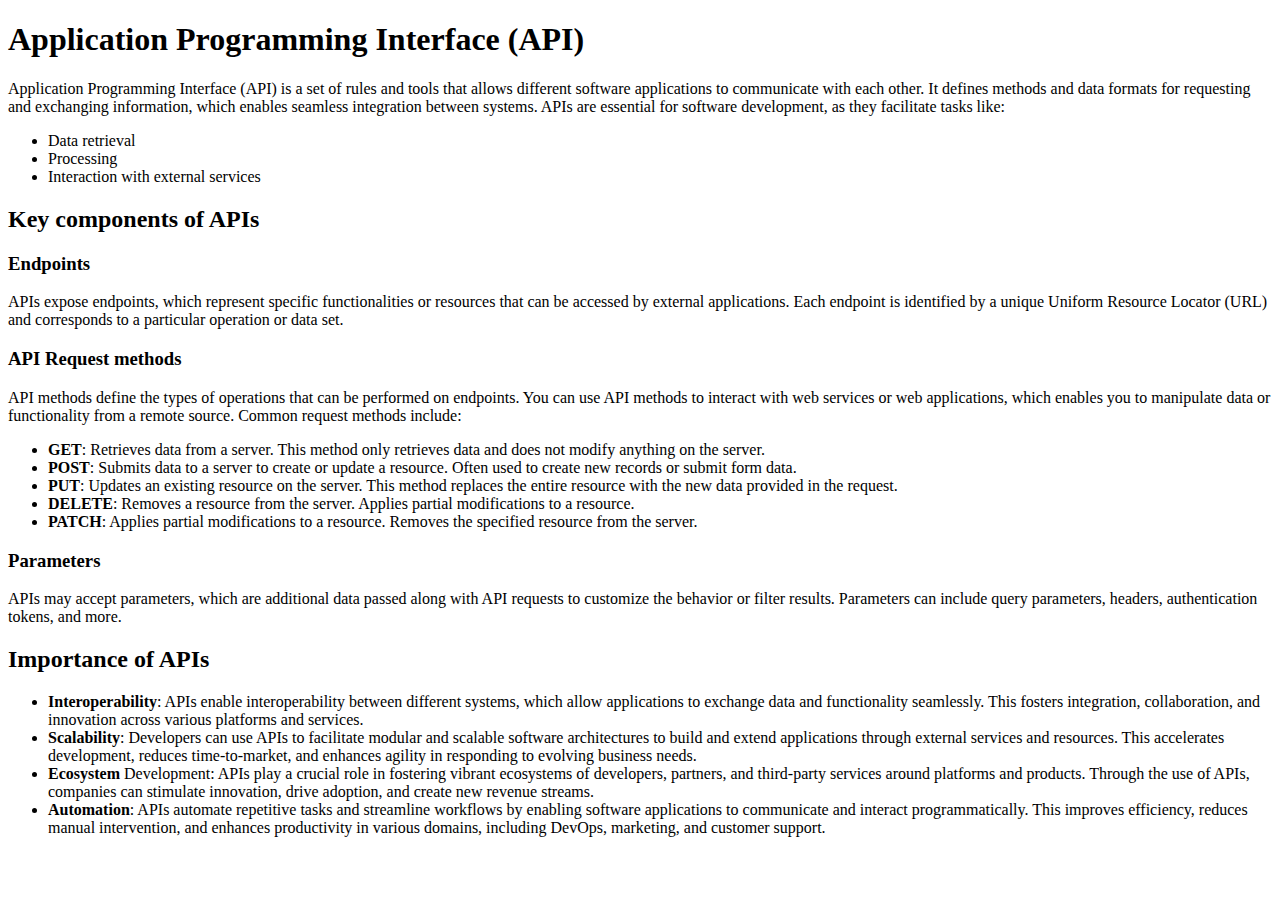
==== articles/api.html @ dcedfc4e "Add more articles and links to each" ====
<!DOCTYPE html>
<html lang="en">
<head>
    <meta charset="UTF-8">
    <meta name="viewport" content="width=device-width, initial-scale=1.0">
    <title>Application Programming Interface</title>
</head>
<body>
    <header class="header">
        <nav></nav>
    </header>
    <div class="main-container">
        <aside class="aside"></aside>
        <main class="main">
            <section>
                <h1>Application Programming Interface (API)</h1>
                <p>Application Programming Interface (API) is a set of rules and tools that allows different software applications to communicate with each other. It defines methods and data formats for requesting and exchanging information, which enables seamless integration between systems. APIs are essential for software development, as they facilitate tasks like: </p>
                <ul>
                    <li>Data retrieval</li>
                    <li>Processing</li>
                    <li>Interaction with external services</li>
                </ul>
            </section>
            <section>
                <h2>Key components of APIs</h2>
                <h3>Endpoints</h3><p>APIs expose endpoints, which represent specific functionalities or resources that can be accessed by external applications. Each endpoint is identified by a unique Uniform Resource Locator (URL) and corresponds to a particular operation or data set.</p>
                <h3>API Request methods</h3><p> API methods define the types of operations that can be performed on endpoints. You can use API methods to interact with web services or web applications, which enables you to manipulate data or functionality from a remote source. Common request methods include:</p>
                <ul>
                    <li><strong>GET</strong>: Retrieves data from a server. This method only retrieves data and does not modify anything on the server.</li>
                    <li><strong>POST</strong>: Submits data to a server to create or update a resource. Often used to create new records or submit form data.</li>
                    <li><strong>PUT</strong>: Updates an existing resource on the server. This method replaces the entire resource with the new data provided in the request.</li>
                    <li><strong>DELETE</strong>: Removes a resource from the server. Applies partial modifications to a resource.</li>
                    <li><strong>PATCH</strong>: Applies partial modifications to a resource. Removes the specified resource from the server.</li>
                </ul>
                <h3>Parameters</h3> <p>APIs may accept parameters, which are additional data passed along with API requests to customize the behavior or filter results. Parameters can include query parameters, headers, authentication tokens, and more.</p>
            </section>
            <section>
                <h2>Importance of APIs</h2>
                <ul>
                    <li><strong>Interoperability</strong>: APIs enable interoperability between different systems, which allow applications to exchange data and functionality seamlessly. This fosters integration, collaboration, and innovation across various platforms and services.</li>
                    <li><strong>Scalability</strong>: Developers can use APIs to facilitate modular and scalable software architectures to build and extend applications through external services and resources. This accelerates development, reduces time-to-market, and enhances agility in responding to evolving business needs.</li>
                    <li><strong>Ecosystem</strong> Development: APIs play a crucial role in fostering vibrant ecosystems of developers, partners, and third-party services around platforms and products. Through the use of APIs, companies can stimulate innovation, drive adoption, and create new revenue streams.</li>
                    <li><strong>Automation</strong>: APIs automate repetitive tasks and streamline workflows by enabling software applications to communicate and interact programmatically. This improves efficiency, reduces manual intervention, and enhances productivity in various domains, including DevOps, marketing, and customer support.</li>
                </ul>
            </section>
        </main>
    </div>
    <footer class="footer"></footer>
</body>
</html>
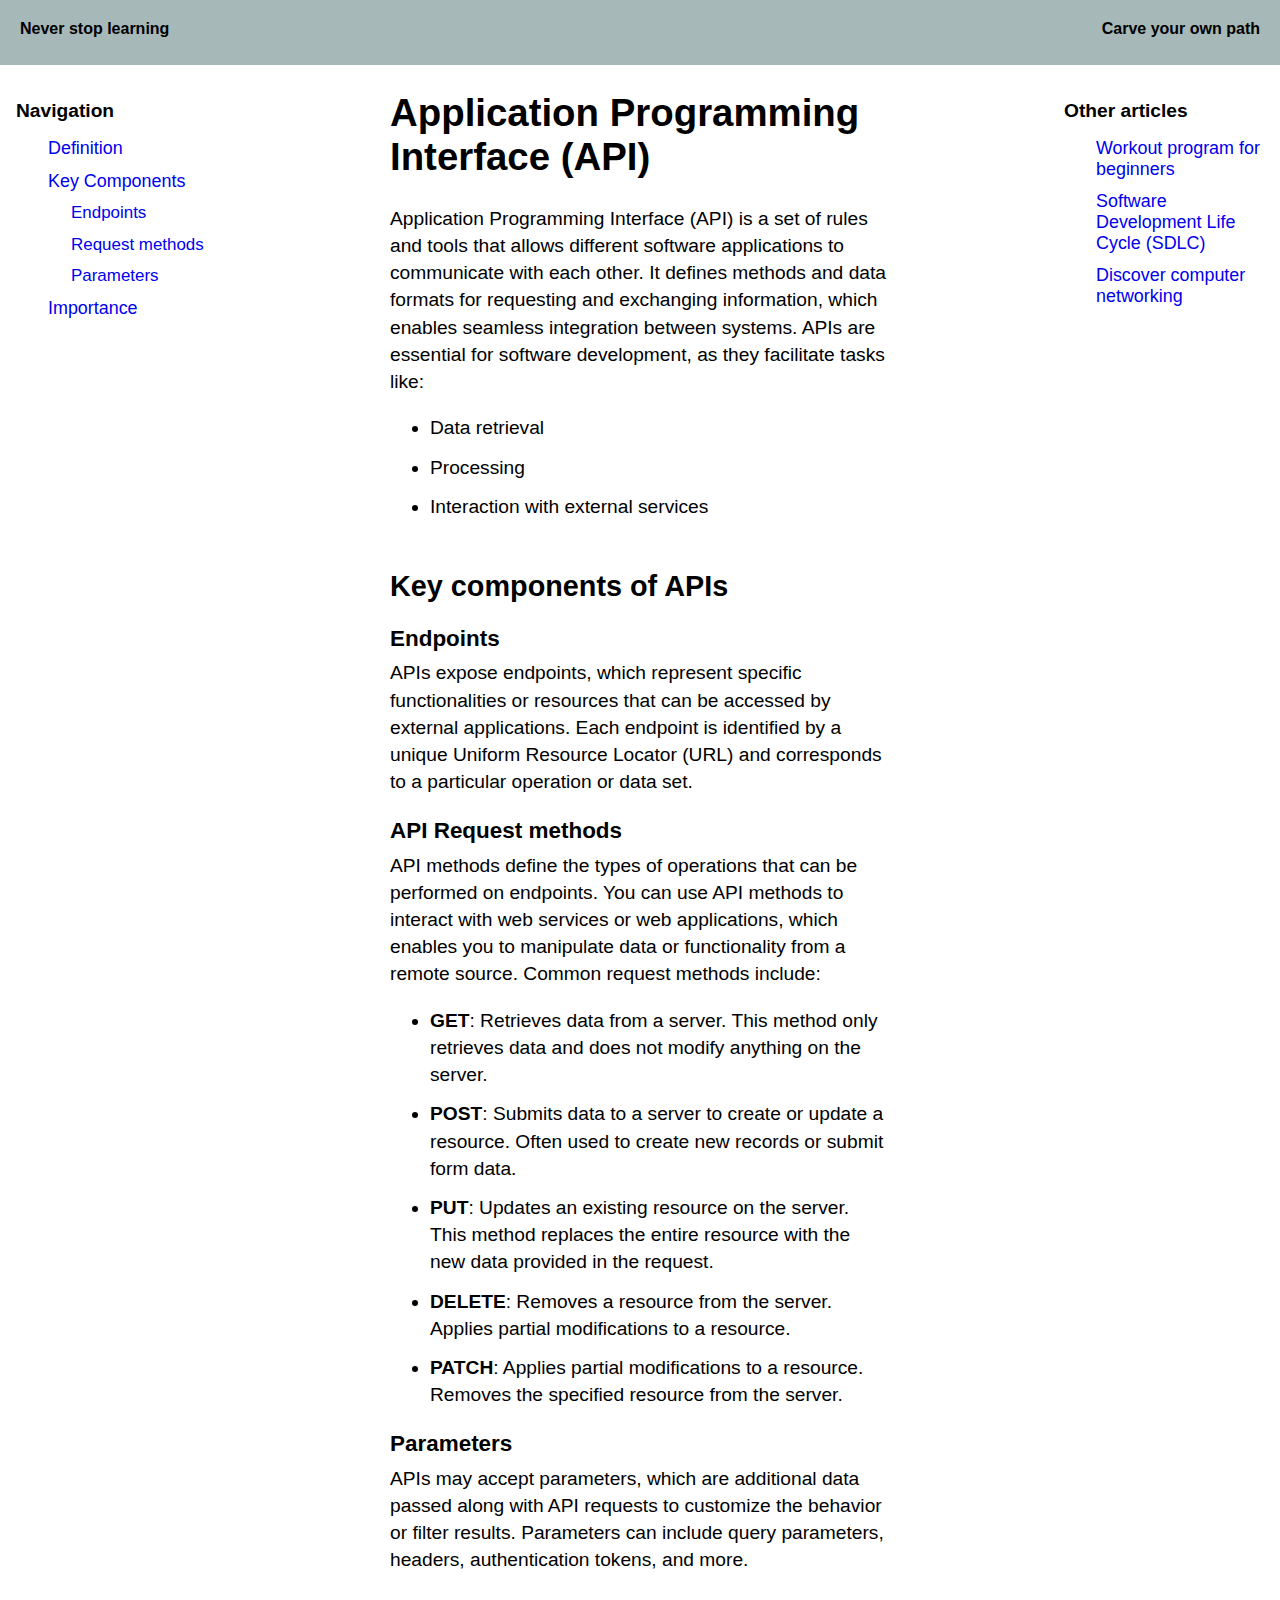
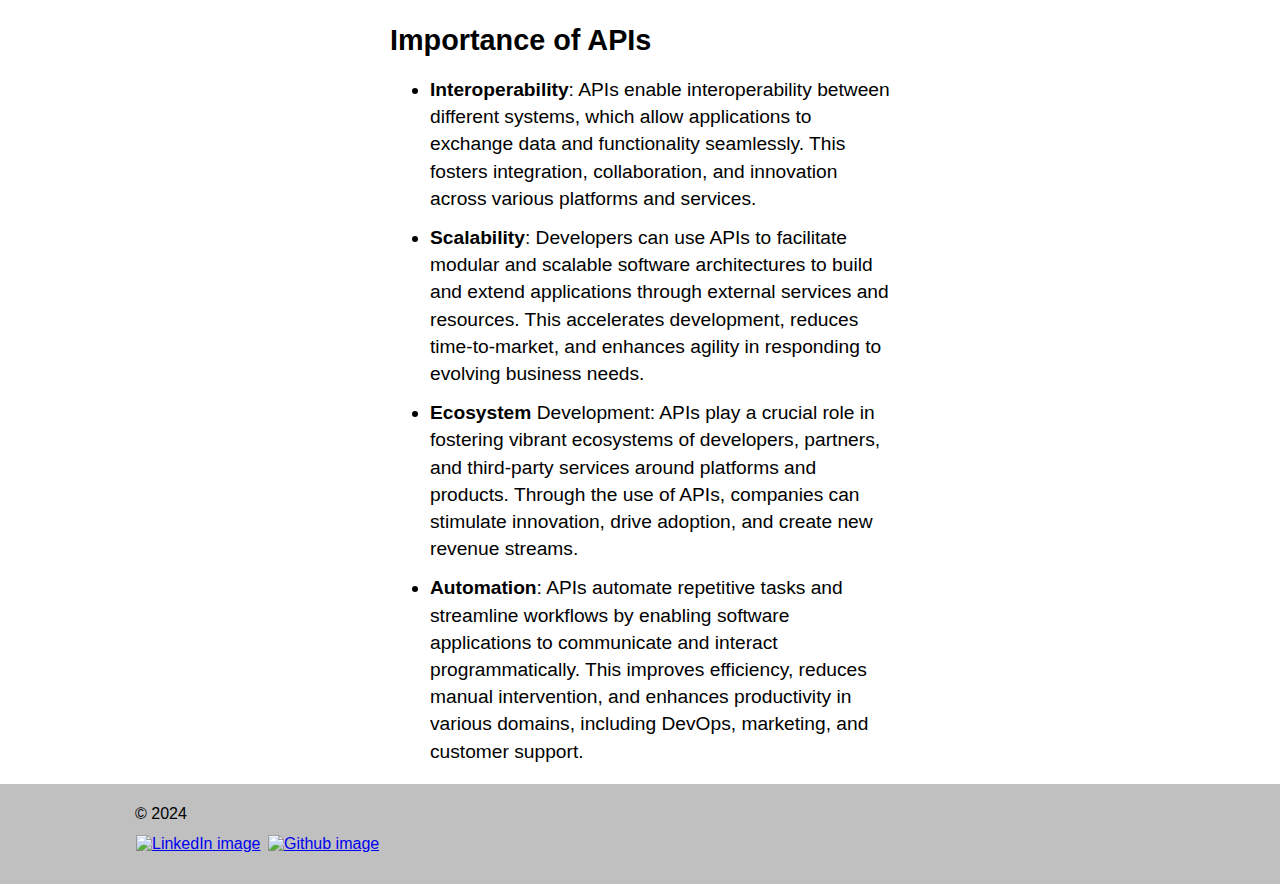
==== commit 2e5ef4f2: "Merge branch 'rsp'" ====
--- a/articles/api.html
+++ b/articles/api.html
@@ -4,16 +4,33 @@
     <meta charset="UTF-8">
     <meta name="viewport" content="width=device-width, initial-scale=1.0">
     <title>Application Programming Interface</title>
+    <link rel="stylesheet" href="/css/reset.css">
+    <link rel="stylesheet" href="/css/styleTwo.css">
 </head>
 <body>
     <header class="header">
-        <nav></nav>
+        <ul>
+            <li>Never stop learning</li>
+            <li>Carve your own path</li>
+        </ul>
     </header>
     <div class="main-container">
-        <aside class="aside"></aside>
+        <aside class="aside">
+            <p>Navigation</p>
+            <ul>
+               <li><a href="#definition">Definition</a></li>
+               <li><a href="#key">Key Components</a>
+                    <li class="nested-bullets"><a href="#endpoints">Endpoints</a></li>
+                    <li class="nested-bullets"><a href="#request-methods">Request methods</a></li>
+                    <li class="nested-bullets"><a href="#parameters">Parameters</a></li>
+                </li>
+               <li><a href="#importance">Importance</a></li>
+               
+            </ul>
+        </aside>
         <main class="main">
             <section>
-                <h1>Application Programming Interface (API)</h1>
+                <h1 id="definition">Application Programming Interface (API)</h1>
                 <p>Application Programming Interface (API) is a set of rules and tools that allows different software applications to communicate with each other. It defines methods and data formats for requesting and exchanging information, which enables seamless integration between systems. APIs are essential for software development, as they facilitate tasks like: </p>
                 <ul>
                     <li>Data retrieval</li>
@@ -22,9 +39,9 @@
                 </ul>
             </section>
             <section>
-                <h2>Key components of APIs</h2>
-                <h3>Endpoints</h3><p>APIs expose endpoints, which represent specific functionalities or resources that can be accessed by external applications. Each endpoint is identified by a unique Uniform Resource Locator (URL) and corresponds to a particular operation or data set.</p>
-                <h3>API Request methods</h3><p> API methods define the types of operations that can be performed on endpoints. You can use API methods to interact with web services or web applications, which enables you to manipulate data or functionality from a remote source. Common request methods include:</p>
+                <h2 id="key">Key components of APIs</h2>
+                <h3 id="endpoints">Endpoints</h3><p>APIs expose endpoints, which represent specific functionalities or resources that can be accessed by external applications. Each endpoint is identified by a unique Uniform Resource Locator (URL) and corresponds to a particular operation or data set.</p>
+                <h3 id="request-methods">API Request methods</h3><p> API methods define the types of operations that can be performed on endpoints. You can use API methods to interact with web services or web applications, which enables you to manipulate data or functionality from a remote source. Common request methods include:</p>
                 <ul>
                     <li><strong>GET</strong>: Retrieves data from a server. This method only retrieves data and does not modify anything on the server.</li>
                     <li><strong>POST</strong>: Submits data to a server to create or update a resource. Often used to create new records or submit form data.</li>
@@ -32,10 +49,10 @@
                     <li><strong>DELETE</strong>: Removes a resource from the server. Applies partial modifications to a resource.</li>
                     <li><strong>PATCH</strong>: Applies partial modifications to a resource. Removes the specified resource from the server.</li>
                 </ul>
-                <h3>Parameters</h3> <p>APIs may accept parameters, which are additional data passed along with API requests to customize the behavior or filter results. Parameters can include query parameters, headers, authentication tokens, and more.</p>
+                <h3 id="parameters">Parameters</h3> <p>APIs may accept parameters, which are additional data passed along with API requests to customize the behavior or filter results. Parameters can include query parameters, headers, authentication tokens, and more.</p>
             </section>
             <section>
-                <h2>Importance of APIs</h2>
+                <h2 id="importance">Importance of APIs</h2>
                 <ul>
                     <li><strong>Interoperability</strong>: APIs enable interoperability between different systems, which allow applications to exchange data and functionality seamlessly. This fosters integration, collaboration, and innovation across various platforms and services.</li>
                     <li><strong>Scalability</strong>: Developers can use APIs to facilitate modular and scalable software architectures to build and extend applications through external services and resources. This accelerates development, reduces time-to-market, and enhances agility in responding to evolving business needs.</li>
@@ -44,7 +61,20 @@
                 </ul>
             </section>
         </main>
+        <aside class="aside right">
+            <p>Other articles</p>
+            <ul>
+               <li><a href="/index.html">Workout program for beginners</a></li>
+               <li><a href="sdlc.html">Software Development Life Cycle (SDLC)</a></li>
+               <li><a href="computer-networking.html">Discover computer networking</a></li>
+        </aside>
     </div>
-    <footer class="footer"></footer>
+    <footer class="footer">
+        <p>© 2024</p>
+        <ul>
+            <li><a target="_blank" href="https://www.linkedin.com/in/christian-arlu-p-laderas-719305162"><img src="/images/linkedin.png" alt="LinkedIn image"></a></li>
+            <li><a target="_blank" href="https://github.com/christianarlu/ppl"><img src="/images/github.png" alt="Github image"></a></li>
+        </ul>
+    </footer>
 </body>
 </html>--- a/css/styleTwo.css
+++ b/css/styleTwo.css
@@ -0,0 +1,158 @@
+html {
+    font-size: 16px;
+    font-family: 'Franklin Gothic Medium', 'Arial Narrow', Arial, sans-serif;
+}
+
+.header {
+    box-sizing: border-box;
+    height: 65px;
+    background-color: rgb(167, 184, 184);
+    padding: 20px 20px 0 20px;
+    font-weight: bold;
+    ul {
+        display: flex;
+        margin: 0;
+        padding: 0;
+        justify-content: space-between;
+        
+    }
+    li {
+        list-style-type: none;
+        margin: 0;
+        
+    }
+    li:nth-child(1)::after {
+        /* content: url("/images/computer.png");  */
+        width: 20px;
+        height: 20px;
+    }    
+}
+
+.main-container {
+    display: flex;
+    .aside {
+        width: clamp(200px, 20vw ,150px);
+        padding: 16px;
+        ul {
+            margin: 0 auto;
+        }
+        li {
+            list-style-type: none;
+            margin-bottom: 12px;
+            margin-left: -8px;
+            font-size: clamp(0.75rem, 1.9vw, 1.12rem);
+        }
+        p {
+            font-weight: bold;
+            margin-bottom: 16px;
+            font-size: clamp(0.85rem, 2vw, 1.2rem);
+        }
+        a {
+            text-decoration: none;
+        }
+        .nested-bullets {
+            margin-left: 15px;
+            font-size: clamp(0.7rem, 1.8vw, 1.06rem);
+        }
+    }
+    .main {
+        width: clamp(300px, 50%, 500px);
+        margin: 0 auto;
+        font-size: clamp(0.9rem, 2vw, 1.2rem);
+        li {
+            margin-bottom: 12px;
+        }
+        p, li {
+            line-height: clamp(1.3rem, 4vw, 1.7rem);
+        }
+    }
+    h2 {
+        margin-top: 50px;
+        margin-bottom: 8px;
+    }
+    h3 {
+        margin-bottom: 8px;
+    }
+
+    h3 + p {
+        margin-top: 8px;
+    }
+}
+
+
+
+.footer {
+    background-color: silver;
+    position: relative;
+    height: 100px;
+    p {
+        position: absolute;
+        bottom: 45px;
+        left: 135px;
+    }
+    img {
+        width: 20px;
+        height: auto;
+    }
+    ul {
+        list-style-type: none;
+        display: flex;
+        gap: 7.5px;
+        position: absolute;
+        left: 96px;
+        top: 35px;
+    }
+    
+}
+
+
+
+
+/*Table Styles*/
+table {
+    border-collapse: collapse;
+    border: 1.5px solid rgb(69, 68, 68);
+    letter-spacing: 1px;
+    margin: 0 auto;
+    margin-bottom: 4rem;
+
+    tr:nth-child(even) td {
+        background-color: rgb(250,250,250);
+    }
+      
+    tr:nth-child(odd) td {
+        background-color: rgb(245,245,245);
+    }
+
+    td, th {
+        border: 1px solid rgb(190,190,190);
+        padding: 7.5px 12.5px;
+      }
+      
+      th {
+        background-color: rgb(235,235,235);
+      }
+      
+      td {
+        text-align: left;
+      }
+      
+      caption {
+        padding: 10px;
+      }
+  }
+  /*Table Styles*/
+
+
+  @media only screen and (max-width: 960px) {
+    .main-container {
+        flex-flow: column;
+        align-items: center;
+    }
+  }
+
+
+
+
+
+
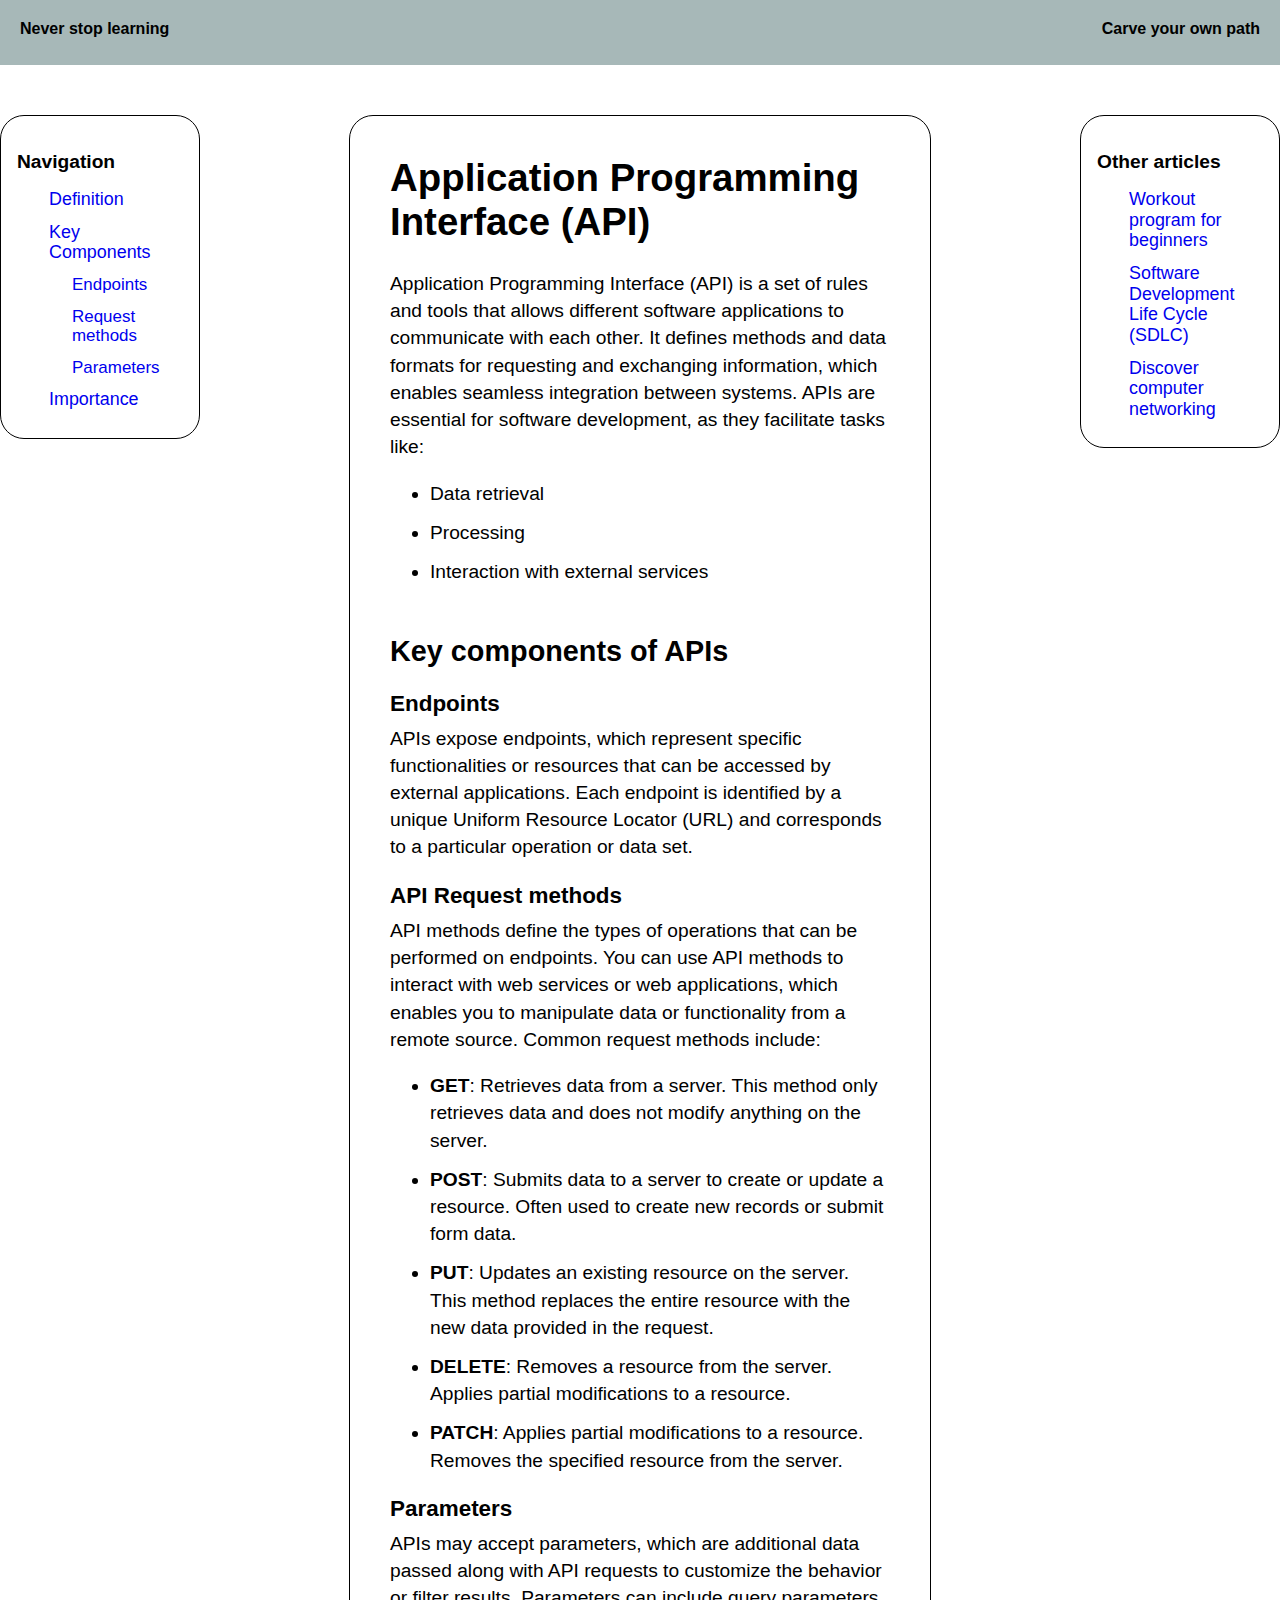
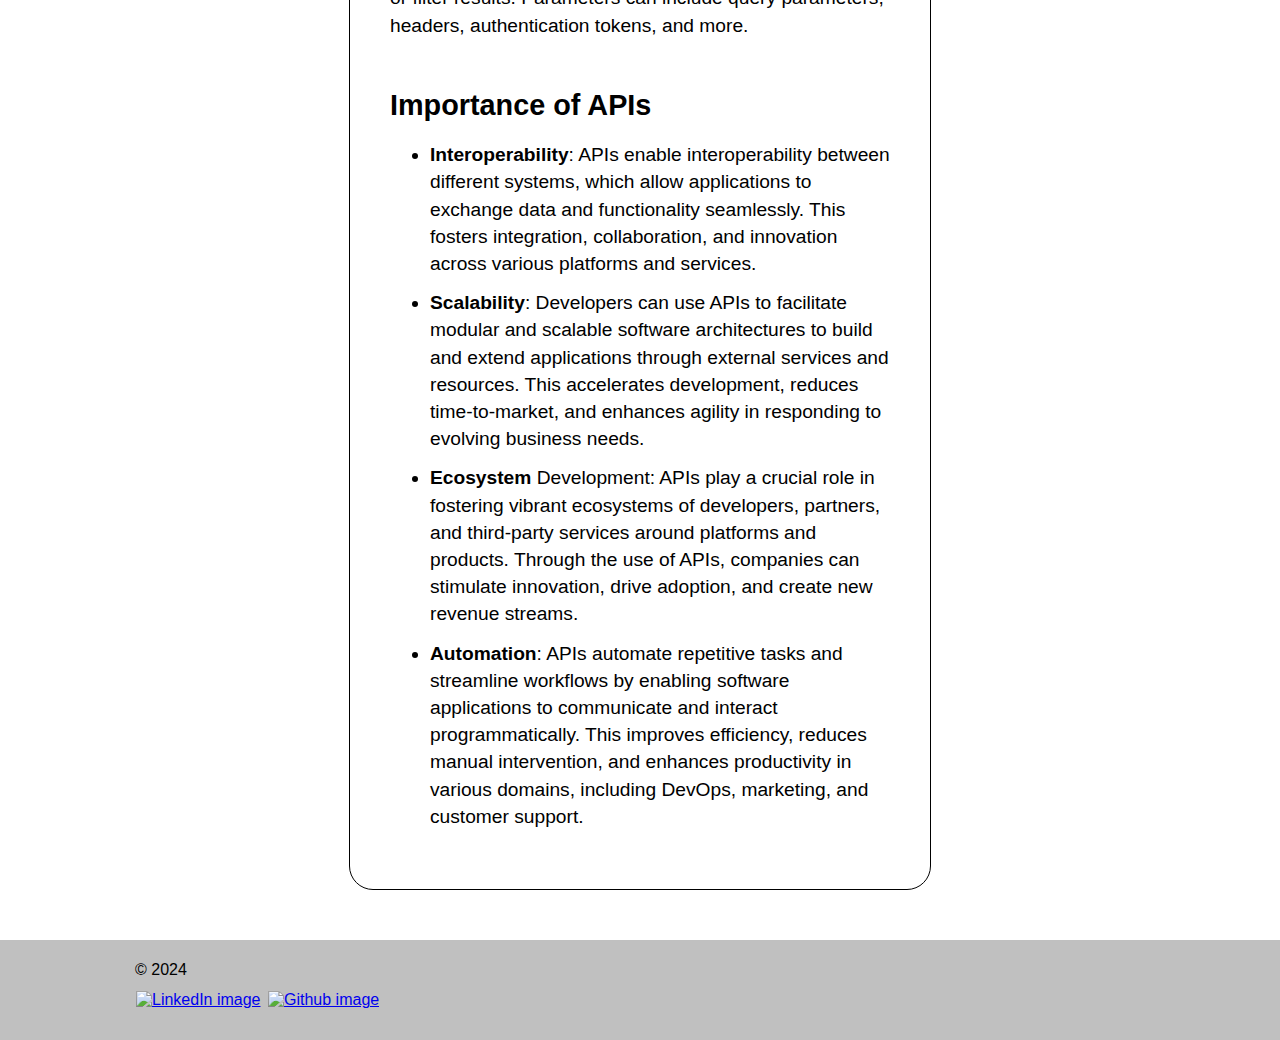
==== commit 7ec23a88: "Add border and other css styles to new articles" ====
--- a/articles/api.html
+++ b/articles/api.html
@@ -16,17 +16,19 @@
     </header>
     <div class="main-container">
         <aside class="aside">
-            <p>Navigation</p>
-            <ul>
-               <li><a href="#definition">Definition</a></li>
-               <li><a href="#key">Key Components</a>
-                    <li class="nested-bullets"><a href="#endpoints">Endpoints</a></li>
-                    <li class="nested-bullets"><a href="#request-methods">Request methods</a></li>
-                    <li class="nested-bullets"><a href="#parameters">Parameters</a></li>
-                </li>
-               <li><a href="#importance">Importance</a></li>
-               
-            </ul>
+            <div>
+                <p>Navigation</p>
+                <ul>
+                   <li><a href="#definition">Definition</a></li>
+                   <li><a href="#key">Key Components</a>
+                        <li class="nested-bullets"><a href="#endpoints">Endpoints</a></li>
+                        <li class="nested-bullets"><a href="#request-methods">Request methods</a></li>
+                        <li class="nested-bullets"><a href="#parameters">Parameters</a></li>
+                    </li>
+                   <li><a href="#importance">Importance</a></li>
+                
+                </ul>
+            </div>
         </aside>
         <main class="main">
             <section>
@@ -62,11 +64,13 @@
             </section>
         </main>
         <aside class="aside right">
-            <p>Other articles</p>
-            <ul>
-               <li><a href="/index.html">Workout program for beginners</a></li>
-               <li><a href="sdlc.html">Software Development Life Cycle (SDLC)</a></li>
-               <li><a href="computer-networking.html">Discover computer networking</a></li>
+            <div>
+                <p>Other articles</p>
+                <ul>
+                   <li><a href="/index.html">Workout program for beginners</a></li>
+                   <li><a href="sdlc.html">Software Development Life Cycle (SDLC)</a></li>
+                   <li><a href="computer-networking.html">Discover computer networking</a></li>
+            </div>
         </aside>
     </div>
     <footer class="footer">
--- a/css/styleTwo.css
+++ b/css/styleTwo.css
@@ -32,7 +32,13 @@
     display: flex;
     .aside {
         width: clamp(200px, 20vw ,150px);
-        padding: 16px;
+        padding: 0;
+        div {
+            border: 1.5px solid black;
+            border-radius: 24px;
+            padding: 16px;
+            margin-top: 50px;
+        }
         ul {
             margin: 0 auto;
         }
@@ -57,13 +63,19 @@
     }
     .main {
         width: clamp(300px, 50%, 500px);
-        margin: 0 auto;
+        margin: 50px auto;
         font-size: clamp(0.9rem, 2vw, 1.2rem);
+        border: 1.5px solid black;
+        border-radius: 24px;
+        padding: 40px;
         li {
             margin-bottom: 12px;
         }
         p, li {
             line-height: clamp(1.3rem, 4vw, 1.7rem);
+        }
+        h1 {
+            margin-top: 0;
         }
     }
     h2 {
@@ -105,9 +117,6 @@
     
 }
 
-
-
-
 /*Table Styles*/
 table {
     border-collapse: collapse;
@@ -141,13 +150,35 @@
         padding: 10px;
       }
   }
+
+  .table-model {
+    margin-bottom: 0;
+  }
   /*Table Styles*/
 
 
-  @media only screen and (max-width: 960px) {
+  @media only screen and (max-width: 1000px) {
     .main-container {
         flex-flow: column;
         align-items: center;
+        .main {
+            margin: 0;
+        }
+        .aside {
+            margin: 0;
+            div {
+                margin: 30px 0;
+                text-align: center;
+                li {
+                    margin-left: -40px;
+                }
+                .nested-bullets {
+                    margin-left: -40px;
+                    font-size: 0.95rem;
+
+                }
+            }
+        }
     }
   }
 
